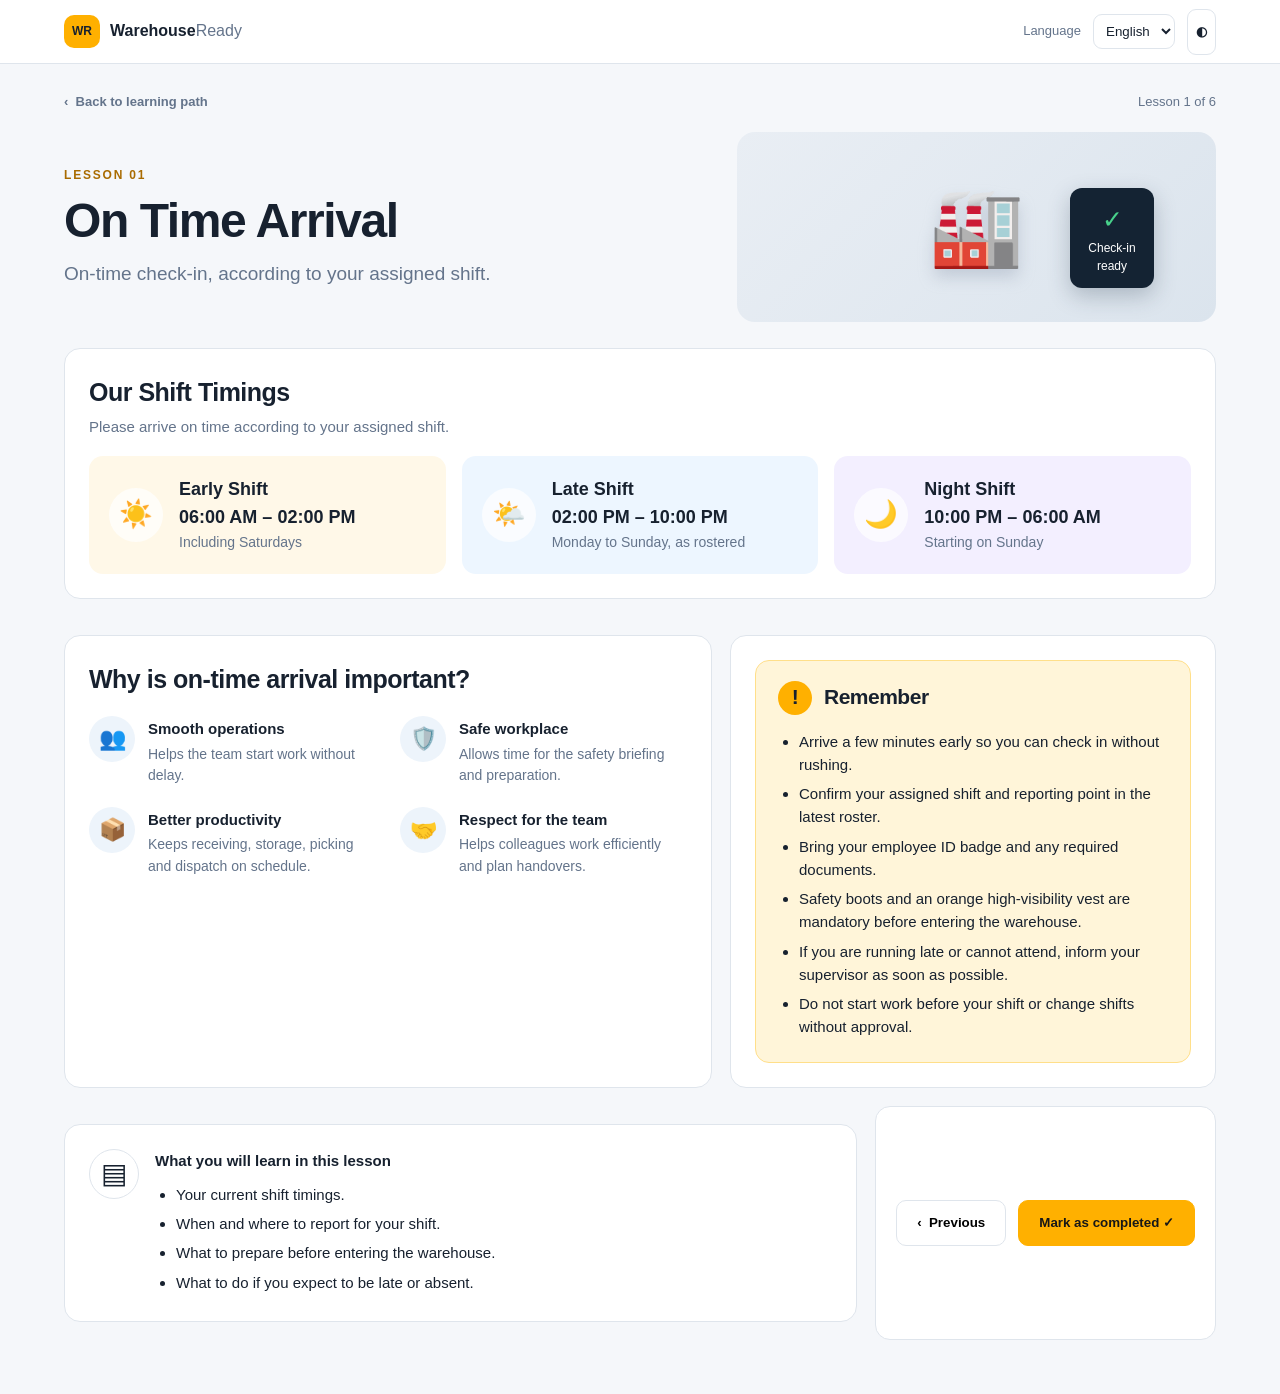
==== lesson-01.html @ 23d15783 "Add files via upload" ====
<!DOCTYPE html>
<html lang="en">
<head>
<meta charset="UTF-8">
<meta name="viewport" content="width=device-width, initial-scale=1">
<title>Lesson 01 — On Time Arrival | WarehouseReady</title>
<style>
:root{--ink:#17212f;--muted:#64748b;--line:#dfe5ec;--gold:#f5a900;--bg:#f5f7fa;--white:#fff}
*{box-sizing:border-box}body{margin:0;background:var(--bg);color:var(--ink);font:15px/1.55 -apple-system,BlinkMacSystemFont,"Segoe UI",Arial,sans-serif}
header{height:64px;background:#fff;border-bottom:1px solid var(--line);display:flex;align-items:center;justify-content:space-between;padding:0 max(5vw,22px)}
.brand{display:flex;align-items:center;gap:10px;font-weight:800;font-size:16px}.badge{background:#ffb000;border-radius:10px;padding:7px 8px;font-size:12px}
.header-right{display:flex;align-items:center;gap:12px;color:var(--muted);font-size:13px}
select,.theme{border:1px solid var(--line);border-radius:9px;padding:8px;background:#fff;color:var(--ink)}
main{max-width:1380px;margin:0 auto;padding:28px 5vw 54px}
.topline{display:flex;justify-content:space-between;align-items:center;margin-bottom:20px;color:var(--muted);font-size:13px}
a{color:inherit}.back{font-weight:650;text-decoration:none}.back:hover{color:#a66d00}
.hero{display:grid;grid-template-columns:1.2fr .9fr;gap:34px;align-items:center;margin:12px 0 26px}
.eyebrow{color:#a96b00;font-size:12px;letter-spacing:1.8px;font-weight:800}
h1{font-size:clamp(34px,4vw,48px);line-height:1.08;margin:10px 0 12px;letter-spacing:-1.4px}
.lead{font-size:19px;color:var(--muted);margin:0}
.hero-art{min-height:190px;border-radius:18px;background:linear-gradient(135deg,#e9eef4,#dbe4ed);display:flex;align-items:center;justify-content:center;position:relative;overflow:hidden}
.warehouse{font-size:76px;filter:drop-shadow(0 8px 8px #8391a455)}
.checkin{position:absolute;right:13%;bottom:18%;background:#142333;color:#fff;border-radius:12px;padding:12px 18px;font-size:12px;text-align:center;box-shadow:0 8px 22px #26384a44}
.check{display:block;color:#48d18b;font-size:25px}
.panel{background:#fff;border:1px solid var(--line);border-radius:16px;padding:24px;margin:18px 0}
h2{font-size:25px;letter-spacing:-.5px;margin:0 0 3px} .sub{color:var(--muted);margin:0 0 18px}
.shifts{display:grid;grid-template-columns:repeat(3,1fr);gap:16px}
.shift{border-radius:14px;padding:20px;display:flex;gap:16px;align-items:center;min-height:112px}
.early{background:#fff8e8}.late{background:#edf6ff}.night{background:#f3efff}
.symbol{width:54px;height:54px;border-radius:50%;background:#ffffffb8;display:grid;place-items:center;font-size:27px;flex:none}
.shift strong{display:block;font-size:18px}.time{font-size:18px;font-weight:650}.note{color:var(--muted);font-size:14px}
.two-col{display:grid;grid-template-columns:1.2fr .9fr;gap:18px}
.benefits{display:grid;grid-template-columns:1fr 1fr;gap:20px 24px;margin-top:18px}
.benefit{display:flex;gap:13px;align-items:flex-start}.ico{width:46px;height:46px;border-radius:50%;display:grid;place-items:center;background:#edf4fb;font-size:22px;flex:none}
.benefit b{display:block;margin:1px 0 3px}.benefit p{margin:0;color:var(--muted);font-size:14px}
.remember{background:#fff5d9;border:1px solid #ffdf8a;border-radius:14px;padding:20px 22px}
.remember h2{font-size:21px;display:flex;gap:12px;align-items:center;margin-bottom:12px}
.warn{width:34px;height:34px;border-radius:50%;background:#ffb000;display:grid;place-items:center;font-weight:900}
ul{padding-left:21px;margin:8px 0 0}li{padding:3px 0}
.bottom{display:grid;grid-template-columns:1fr auto;gap:18px;align-items:stretch}
.learn{display:flex;gap:16px;align-items:flex-start}.doc{font-size:28px;border:1px solid var(--line);border-radius:50%;width:50px;height:50px;display:grid;place-items:center;flex:none}
.actions{display:flex;align-items:center;gap:12px;background:#fff;border:1px solid var(--line);border-radius:15px;padding:20px}
button{border:1px solid var(--line);background:#fff;padding:13px 20px;border-radius:10px;font-weight:700;cursor:pointer;min-height:46px}
.primary{background:#ffb000;border-color:#ffb000;color:#171717}.primary:hover{background:#efa300}
button:focus,a:focus,select:focus{outline:3px solid #f5a90066;outline-offset:2px}
#done{display:none;color:#147a4b;font-weight:700;margin-top:10px}
@media(max-width:850px){.hero,.two-col{grid-template-columns:1fr}.shifts{grid-template-columns:1fr}.bottom{grid-template-columns:1fr}.actions{justify-content:space-between}}
@media(max-width:520px){header{padding:0 16px}.header-right label{display:none}main{padding:20px 16px 36px}.topline{align-items:flex-start;gap:10px}.hero-art{min-height:155px}.panel{padding:18px}.benefits{grid-template-columns:1fr}.time{font-size:16px}.actions{padding:14px}}
</style>
</head>
<body>
<header>
  <div class="brand"><span class="badge">WR</span><span>Warehouse<span style="font-weight:500;color:#64748b">Ready</span></span></div>
  <div class="header-right"><label for="lang">Language</label><select id="lang" aria-label="Language"><option>English</option></select><button class="theme" type="button" aria-label="Theme">◐</button></div>
</header>
<main>
  <div class="topline"><a class="back" href="./index.html">‹ &nbsp;Back to learning path</a><span>Lesson 1 of 6</span></div>
  <section class="hero">
    <div><div class="eyebrow">LESSON 01</div><h1>On Time Arrival</h1><p class="lead">On-time check-in, according to your assigned shift.</p></div>
    <div class="hero-art" role="img" aria-label="Warehouse worker checking in at an attendance terminal"><div class="warehouse">🏭</div><div class="checkin"><span class="check">✓</span>Check-in<br>ready</div></div>
  </section>
  <section class="panel">
    <h2>Our Shift Timings</h2><p class="sub">Please arrive on time according to your assigned shift.</p>
    <div class="shifts">
      <div class="shift early"><div class="symbol">☀️</div><div><strong>Early Shift</strong><div class="time">06:00 AM – 02:00 PM</div><div class="note">Including Saturdays</div></div></div>
      <div class="shift late"><div class="symbol">🌤️</div><div><strong>Late Shift</strong><div class="time">02:00 PM – 10:00 PM</div><div class="note">Monday to Sunday, as rostered</div></div></div>
      <div class="shift night"><div class="symbol">🌙</div><div><strong>Night Shift</strong><div class="time">10:00 PM – 06:00 AM</div><div class="note">Starting on Sunday</div></div></div>
    </div>
  </section>
  <section class="two-col">
    <div class="panel">
      <h2>Why is on-time arrival important?</h2>
      <div class="benefits">
        <div class="benefit"><div class="ico">👥</div><div><b>Smooth operations</b><p>Helps the team start work without delay.</p></div></div>
        <div class="benefit"><div class="ico">🛡️</div><div><b>Safe workplace</b><p>Allows time for the safety briefing and preparation.</p></div></div>
        <div class="benefit"><div class="ico">📦</div><div><b>Better productivity</b><p>Keeps receiving, storage, picking and dispatch on schedule.</p></div></div>
        <div class="benefit"><div class="ico">🤝</div><div><b>Respect for the team</b><p>Helps colleagues work efficiently and plan handovers.</p></div></div>
      </div>
    </div>
    <aside class="panel">
      <div class="remember">
        <h2><span class="warn">!</span>Remember</h2>
        <ul>
          <li>Arrive a few minutes early so you can check in without rushing.</li>
          <li>Confirm your assigned shift and reporting point in the latest roster.</li>
          <li>Bring your employee ID badge and any required documents.</li>
          <li>Safety boots and an orange high-visibility vest are mandatory before entering the warehouse.</li>
          <li>If you are running late or cannot attend, inform your supervisor as soon as possible.</li>
          <li>Do not start work before your shift or change shifts without approval.</li>
        </ul>
      </div>
    </aside>
  </section>
  <section class="bottom">
    <div class="panel learn">
      <div class="doc">▤</div><div><b>What you will learn in this lesson</b><ul>
        <li>Your current shift timings.</li><li>When and where to report for your shift.</li><li>What to prepare before entering the warehouse.</li><li>What to do if you expect to be late or absent.</li>
      </ul><div id="done" role="status">✓ Lesson marked as completed.</div></div>
    </div>
    <div class="actions"><a href="./index.html" style="text-decoration:none"><button type="button">‹ &nbsp;Previous</button></a><button class="primary" type="button" id="complete">Mark as completed ✓</button></div>
  </section>
</main>
<script>
document.getElementById('complete').addEventListener('click',function(){
  document.getElementById('done').style.display='block';
  this.textContent='Completed ✓';
  this.disabled=true;
});
</script>
</body>
</html>
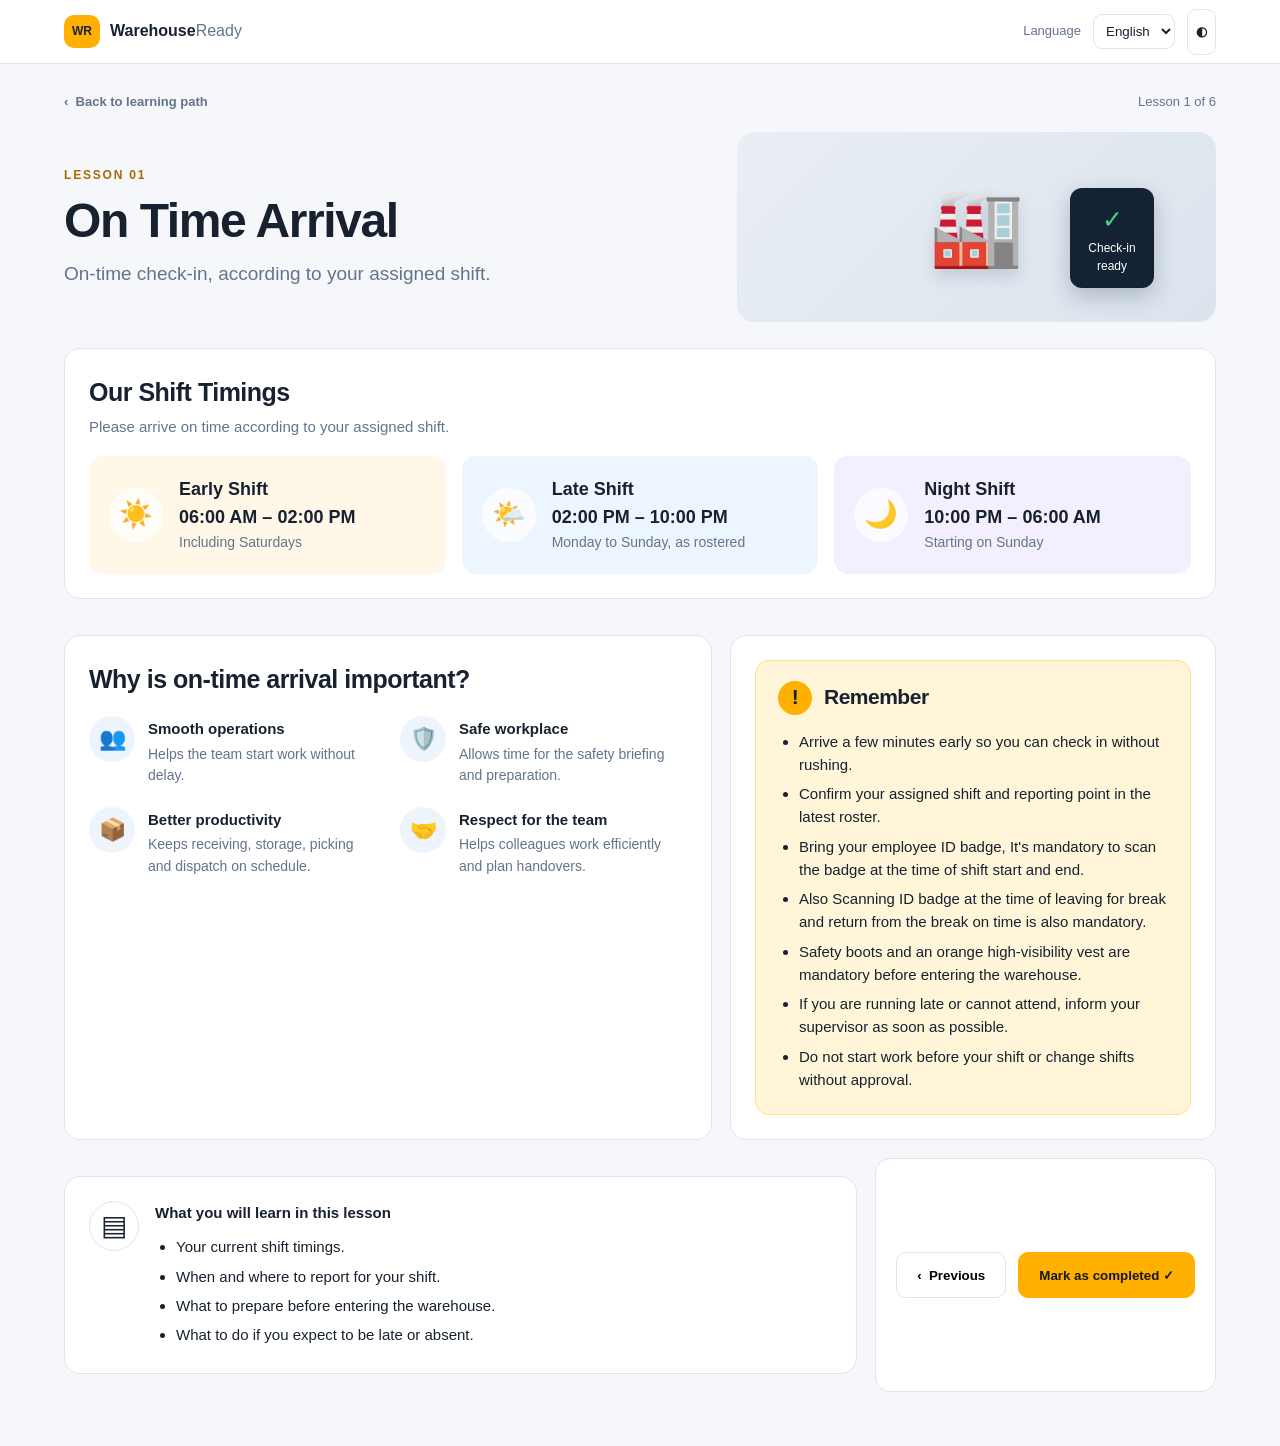
==== commit 40ec6cdf: "Update lesson-01.html" ====
--- a/lesson-01.html
+++ b/lesson-01.html
@@ -83,7 +83,8 @@
         <ul>
           <li>Arrive a few minutes early so you can check in without rushing.</li>
           <li>Confirm your assigned shift and reporting point in the latest roster.</li>
-          <li>Bring your employee ID badge and any required documents.</li>
+          <li>Bring your employee ID badge, It's mandatory to scan the badge at the time of shift start and end.</li>
+          <li>Also Scanning ID badge at the time of leaving for break and return from the break on time is also mandatory.</li>
           <li>Safety boots and an orange high-visibility vest are mandatory before entering the warehouse.</li>
           <li>If you are running late or cannot attend, inform your supervisor as soon as possible.</li>
           <li>Do not start work before your shift or change shifts without approval.</li>
@@ -108,4 +109,4 @@
 });
 </script>
 </body>
-</html>+</html>
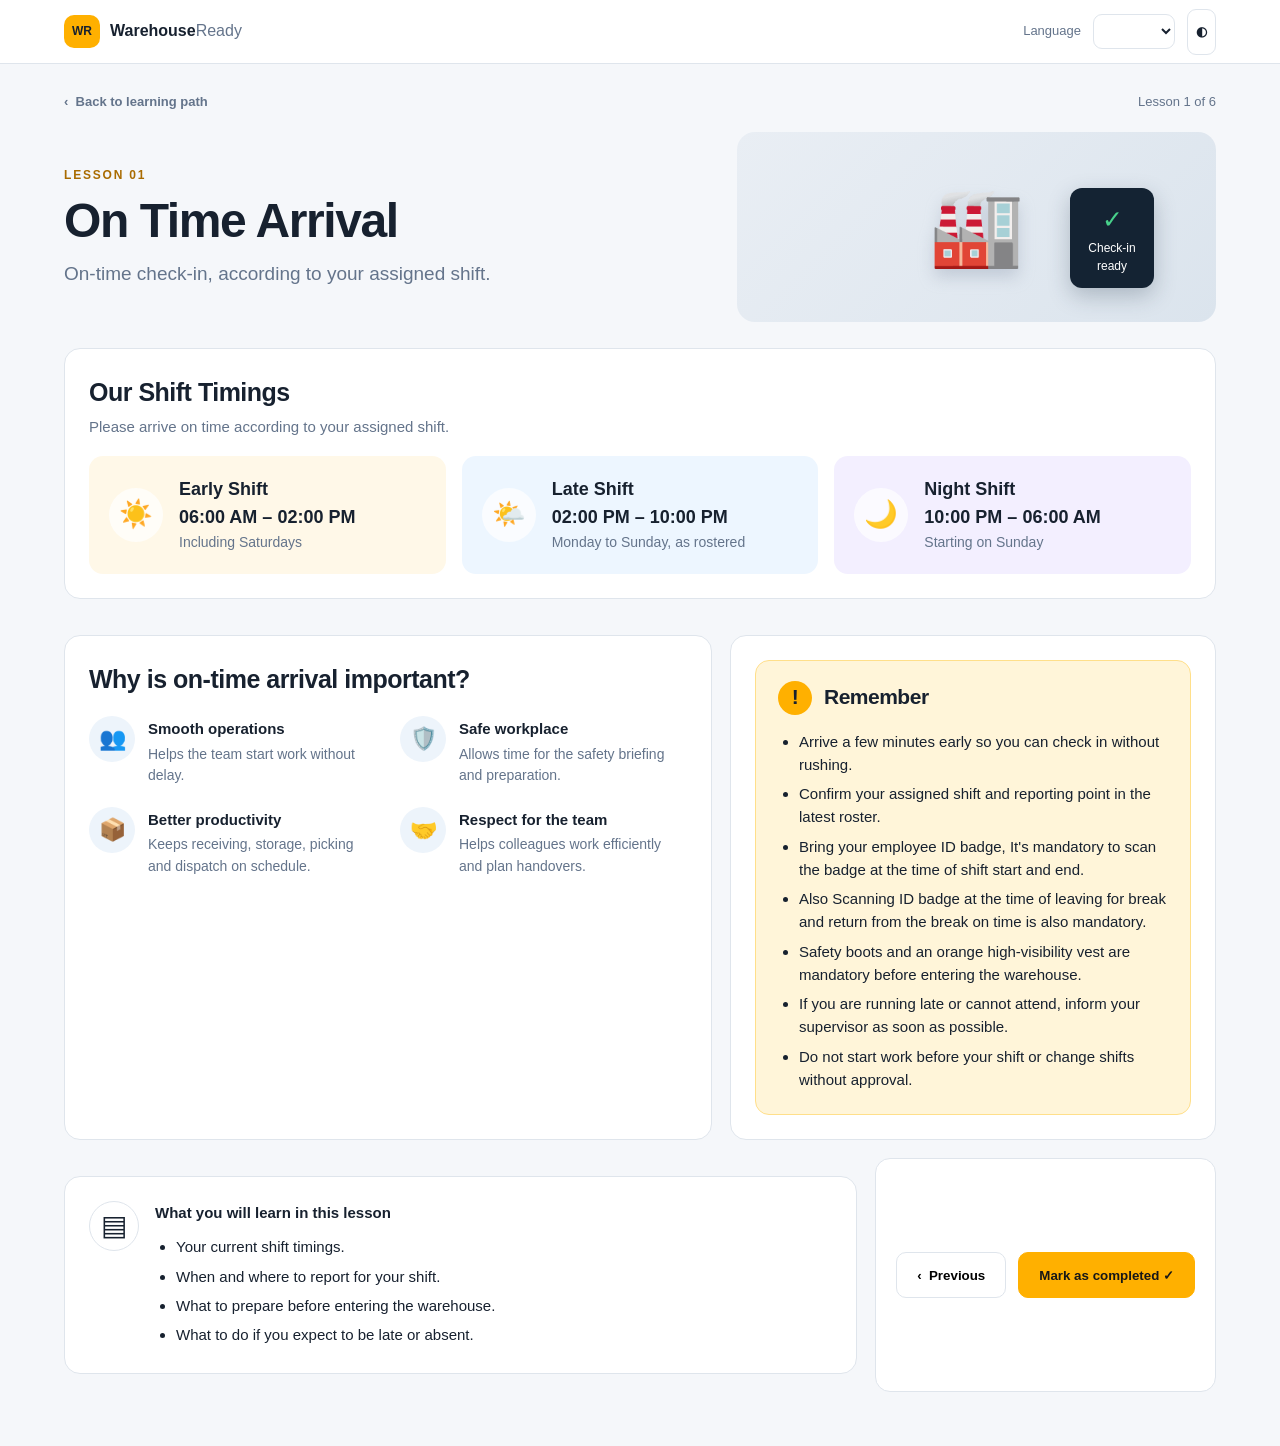
==== commit e85ec13d: "Update lesson-01.html" ====
--- a/lesson-01.html
+++ b/lesson-01.html
@@ -108,5 +108,6 @@
   this.disabled=true;
 });
 </script>
+<script src="./lesson-language.js"></script>
 </body>
 </html>
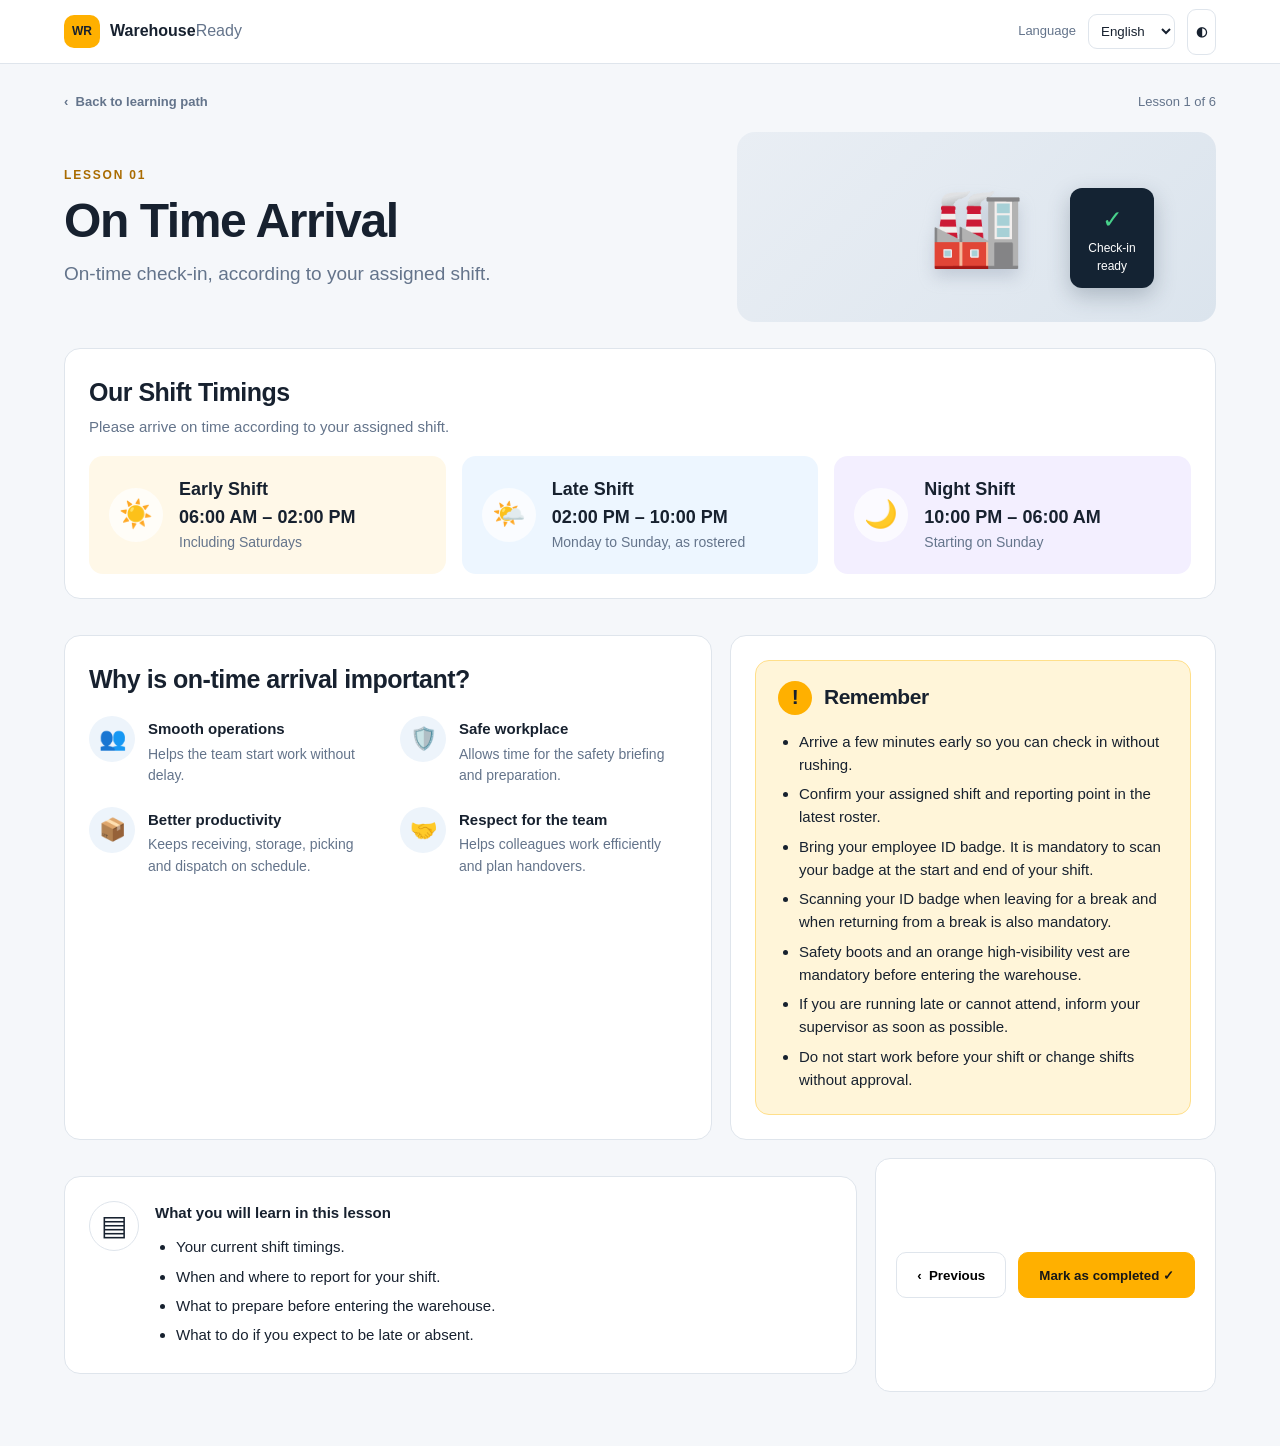
==== commit 1653940a: "Update lesson-01.html" ====
--- a/lesson-01.html
+++ b/lesson-01.html
@@ -4,110 +4,561 @@
 <meta charset="UTF-8">
 <meta name="viewport" content="width=device-width, initial-scale=1">
 <title>Lesson 01 — On Time Arrival | WarehouseReady</title>
+
 <style>
-:root{--ink:#17212f;--muted:#64748b;--line:#dfe5ec;--gold:#f5a900;--bg:#f5f7fa;--white:#fff}
-*{box-sizing:border-box}body{margin:0;background:var(--bg);color:var(--ink);font:15px/1.55 -apple-system,BlinkMacSystemFont,"Segoe UI",Arial,sans-serif}
-header{height:64px;background:#fff;border-bottom:1px solid var(--line);display:flex;align-items:center;justify-content:space-between;padding:0 max(5vw,22px)}
-.brand{display:flex;align-items:center;gap:10px;font-weight:800;font-size:16px}.badge{background:#ffb000;border-radius:10px;padding:7px 8px;font-size:12px}
-.header-right{display:flex;align-items:center;gap:12px;color:var(--muted);font-size:13px}
-select,.theme{border:1px solid var(--line);border-radius:9px;padding:8px;background:#fff;color:var(--ink)}
-main{max-width:1380px;margin:0 auto;padding:28px 5vw 54px}
-.topline{display:flex;justify-content:space-between;align-items:center;margin-bottom:20px;color:var(--muted);font-size:13px}
-a{color:inherit}.back{font-weight:650;text-decoration:none}.back:hover{color:#a66d00}
-.hero{display:grid;grid-template-columns:1.2fr .9fr;gap:34px;align-items:center;margin:12px 0 26px}
-.eyebrow{color:#a96b00;font-size:12px;letter-spacing:1.8px;font-weight:800}
-h1{font-size:clamp(34px,4vw,48px);line-height:1.08;margin:10px 0 12px;letter-spacing:-1.4px}
-.lead{font-size:19px;color:var(--muted);margin:0}
-.hero-art{min-height:190px;border-radius:18px;background:linear-gradient(135deg,#e9eef4,#dbe4ed);display:flex;align-items:center;justify-content:center;position:relative;overflow:hidden}
-.warehouse{font-size:76px;filter:drop-shadow(0 8px 8px #8391a455)}
-.checkin{position:absolute;right:13%;bottom:18%;background:#142333;color:#fff;border-radius:12px;padding:12px 18px;font-size:12px;text-align:center;box-shadow:0 8px 22px #26384a44}
-.check{display:block;color:#48d18b;font-size:25px}
-.panel{background:#fff;border:1px solid var(--line);border-radius:16px;padding:24px;margin:18px 0}
-h2{font-size:25px;letter-spacing:-.5px;margin:0 0 3px} .sub{color:var(--muted);margin:0 0 18px}
-.shifts{display:grid;grid-template-columns:repeat(3,1fr);gap:16px}
-.shift{border-radius:14px;padding:20px;display:flex;gap:16px;align-items:center;min-height:112px}
-.early{background:#fff8e8}.late{background:#edf6ff}.night{background:#f3efff}
-.symbol{width:54px;height:54px;border-radius:50%;background:#ffffffb8;display:grid;place-items:center;font-size:27px;flex:none}
-.shift strong{display:block;font-size:18px}.time{font-size:18px;font-weight:650}.note{color:var(--muted);font-size:14px}
-.two-col{display:grid;grid-template-columns:1.2fr .9fr;gap:18px}
-.benefits{display:grid;grid-template-columns:1fr 1fr;gap:20px 24px;margin-top:18px}
-.benefit{display:flex;gap:13px;align-items:flex-start}.ico{width:46px;height:46px;border-radius:50%;display:grid;place-items:center;background:#edf4fb;font-size:22px;flex:none}
-.benefit b{display:block;margin:1px 0 3px}.benefit p{margin:0;color:var(--muted);font-size:14px}
-.remember{background:#fff5d9;border:1px solid #ffdf8a;border-radius:14px;padding:20px 22px}
-.remember h2{font-size:21px;display:flex;gap:12px;align-items:center;margin-bottom:12px}
-.warn{width:34px;height:34px;border-radius:50%;background:#ffb000;display:grid;place-items:center;font-weight:900}
-ul{padding-left:21px;margin:8px 0 0}li{padding:3px 0}
-.bottom{display:grid;grid-template-columns:1fr auto;gap:18px;align-items:stretch}
-.learn{display:flex;gap:16px;align-items:flex-start}.doc{font-size:28px;border:1px solid var(--line);border-radius:50%;width:50px;height:50px;display:grid;place-items:center;flex:none}
-.actions{display:flex;align-items:center;gap:12px;background:#fff;border:1px solid var(--line);border-radius:15px;padding:20px}
-button{border:1px solid var(--line);background:#fff;padding:13px 20px;border-radius:10px;font-weight:700;cursor:pointer;min-height:46px}
-.primary{background:#ffb000;border-color:#ffb000;color:#171717}.primary:hover{background:#efa300}
-button:focus,a:focus,select:focus{outline:3px solid #f5a90066;outline-offset:2px}
-#done{display:none;color:#147a4b;font-weight:700;margin-top:10px}
-@media(max-width:850px){.hero,.two-col{grid-template-columns:1fr}.shifts{grid-template-columns:1fr}.bottom{grid-template-columns:1fr}.actions{justify-content:space-between}}
-@media(max-width:520px){header{padding:0 16px}.header-right label{display:none}main{padding:20px 16px 36px}.topline{align-items:flex-start;gap:10px}.hero-art{min-height:155px}.panel{padding:18px}.benefits{grid-template-columns:1fr}.time{font-size:16px}.actions{padding:14px}}
+:root{
+  --ink:#17212f;
+  --muted:#64748b;
+  --line:#dfe5ec;
+  --gold:#f5a900;
+  --bg:#f5f7fa;
+  --white:#fff
+}
+
+*{box-sizing:border-box}
+
+body{
+  margin:0;
+  background:var(--bg);
+  color:var(--ink);
+  font:15px/1.55 -apple-system,BlinkMacSystemFont,"Segoe UI",Arial,sans-serif
+}
+
+header{
+  height:64px;
+  background:#fff;
+  border-bottom:1px solid var(--line);
+  display:flex;
+  align-items:center;
+  justify-content:space-between;
+  padding:0 max(5vw,22px)
+}
+
+.brand{
+  display:flex;
+  align-items:center;
+  gap:10px;
+  font-weight:800;
+  font-size:16px
+}
+
+.badge{
+  background:#ffb000;
+  border-radius:10px;
+  padding:7px 8px;
+  font-size:12px
+}
+
+.header-right{
+  display:flex;
+  align-items:center;
+  gap:12px;
+  color:var(--muted);
+  font-size:13px
+}
+
+select,.theme{
+  border:1px solid var(--line);
+  border-radius:9px;
+  padding:8px;
+  background:#fff;
+  color:var(--ink)
+}
+
+main{
+  max-width:1380px;
+  margin:0 auto;
+  padding:28px 5vw 54px
+}
+
+.topline{
+  display:flex;
+  justify-content:space-between;
+  align-items:center;
+  margin-bottom:20px;
+  color:var(--muted);
+  font-size:13px
+}
+
+a{color:inherit}
+
+.back{
+  font-weight:650;
+  text-decoration:none
+}
+
+.back:hover{color:#a66d00}
+
+.hero{
+  display:grid;
+  grid-template-columns:1.2fr .9fr;
+  gap:34px;
+  align-items:center;
+  margin:12px 0 26px
+}
+
+.eyebrow{
+  color:#a96b00;
+  font-size:12px;
+  letter-spacing:1.8px;
+  font-weight:800
+}
+
+h1{
+  font-size:clamp(34px,4vw,48px);
+  line-height:1.08;
+  margin:10px 0 12px;
+  letter-spacing:-1.4px
+}
+
+.lead{
+  font-size:19px;
+  color:var(--muted);
+  margin:0
+}
+
+.hero-art{
+  min-height:190px;
+  border-radius:18px;
+  background:linear-gradient(135deg,#e9eef4,#dbe4ed);
+  display:flex;
+  align-items:center;
+  justify-content:center;
+  position:relative;
+  overflow:hidden
+}
+
+.warehouse{
+  font-size:76px;
+  filter:drop-shadow(0 8px 8px #8391a455)
+}
+
+.checkin{
+  position:absolute;
+  right:13%;
+  bottom:18%;
+  background:#142333;
+  color:#fff;
+  border-radius:12px;
+  padding:12px 18px;
+  font-size:12px;
+  text-align:center;
+  box-shadow:0 8px 22px #26384a44
+}
+
+.check{
+  display:block;
+  color:#48d18b;
+  font-size:25px
+}
+
+.panel{
+  background:#fff;
+  border:1px solid var(--line);
+  border-radius:16px;
+  padding:24px;
+  margin:18px 0
+}
+
+h2{
+  font-size:25px;
+  letter-spacing:-.5px;
+  margin:0 0 3px
+}
+
+.sub{
+  color:var(--muted);
+  margin:0 0 18px
+}
+
+.shifts{
+  display:grid;
+  grid-template-columns:repeat(3,1fr);
+  gap:16px
+}
+
+.shift{
+  border-radius:14px;
+  padding:20px;
+  display:flex;
+  gap:16px;
+  align-items:center;
+  min-height:112px
+}
+
+.early{background:#fff8e8}
+.late{background:#edf6ff}
+.night{background:#f3efff}
+
+.symbol{
+  width:54px;
+  height:54px;
+  border-radius:50%;
+  background:#ffffffb8;
+  display:grid;
+  place-items:center;
+  font-size:27px;
+  flex:none
+}
+
+.shift strong{
+  display:block;
+  font-size:18px
+}
+
+.time{
+  font-size:18px;
+  font-weight:650
+}
+
+.note{
+  color:var(--muted);
+  font-size:14px
+}
+
+.two-col{
+  display:grid;
+  grid-template-columns:1.2fr .9fr;
+  gap:18px
+}
+
+.benefits{
+  display:grid;
+  grid-template-columns:1fr 1fr;
+  gap:20px 24px;
+  margin-top:18px
+}
+
+.benefit{
+  display:flex;
+  gap:13px;
+  align-items:flex-start
+}
+
+.ico{
+  width:46px;
+  height:46px;
+  border-radius:50%;
+  display:grid;
+  place-items:center;
+  background:#edf4fb;
+  font-size:22px;
+  flex:none
+}
+
+.benefit b{
+  display:block;
+  margin:1px 0 3px
+}
+
+.benefit p{
+  margin:0;
+  color:var(--muted);
+  font-size:14px
+}
+
+.remember{
+  background:#fff5d9;
+  border:1px solid #ffdf8a;
+  border-radius:14px;
+  padding:20px 22px
+}
+
+.remember h2{
+  font-size:21px;
+  display:flex;
+  gap:12px;
+  align-items:center;
+  margin-bottom:12px
+}
+
+.warn{
+  width:34px;
+  height:34px;
+  border-radius:50%;
+  background:#ffb000;
+  display:grid;
+  place-items:center;
+  font-weight:900
+}
+
+ul{
+  padding-left:21px;
+  margin:8px 0 0
+}
+
+li{padding:3px 0}
+
+.bottom{
+  display:grid;
+  grid-template-columns:1fr auto;
+  gap:18px;
+  align-items:stretch
+}
+
+.learn{
+  display:flex;
+  gap:16px;
+  align-items:flex-start
+}
+
+.doc{
+  font-size:28px;
+  border:1px solid var(--line);
+  border-radius:50%;
+  width:50px;
+  height:50px;
+  display:grid;
+  place-items:center;
+  flex:none
+}
+
+.actions{
+  display:flex;
+  align-items:center;
+  gap:12px;
+  background:#fff;
+  border:1px solid var(--line);
+  border-radius:15px;
+  padding:20px
+}
+
+button{
+  border:1px solid var(--line);
+  background:#fff;
+  padding:13px 20px;
+  border-radius:10px;
+  font-weight:700;
+  cursor:pointer;
+  min-height:46px
+}
+
+.primary{
+  background:#ffb000;
+  border-color:#ffb000;
+  color:#171717
+}
+
+.primary:hover{background:#efa300}
+
+button:focus,a:focus,select:focus{
+  outline:3px solid #f5a90066;
+  outline-offset:2px
+}
+
+#done{
+  display:none;
+  color:#147a4b;
+  font-weight:700;
+  margin-top:10px
+}
+
+@media(max-width:850px){
+  .hero,.two-col{grid-template-columns:1fr}
+  .shifts{grid-template-columns:1fr}
+  .bottom{grid-template-columns:1fr}
+  .actions{justify-content:space-between}
+}
+
+@media(max-width:520px){
+  header{padding:0 16px}
+  .header-right label{display:none}
+  main{padding:20px 16px 36px}
+  .topline{align-items:flex-start;gap:10px}
+  .hero-art{min-height:155px}
+  .panel{padding:18px}
+  .benefits{grid-template-columns:1fr}
+  .time{font-size:16px}
+  .actions{padding:14px}
+}
 </style>
 </head>
+
 <body>
+
 <header>
-  <div class="brand"><span class="badge">WR</span><span>Warehouse<span style="font-weight:500;color:#64748b">Ready</span></span></div>
-  <div class="header-right"><label for="lang">Language</label><select id="lang" aria-label="Language"><option>English</option></select><button class="theme" type="button" aria-label="Theme">◐</button></div>
+  <div class="brand">
+    <span class="badge">WR</span>
+    <span>Warehouse<span style="font-weight:500;color:#64748b">Ready</span></span>
+  </div>
+
+  <div class="header-right">
+    <label for="lang">Language</label>
+
+    <!-- Corrected language selector -->
+    <select id="lang" aria-label="Language">
+      <option value="en">English</option>
+      <option value="de">Deutsch</option>
+    </select>
+
+    <button class="theme" type="button" aria-label="Theme">◐</button>
+  </div>
 </header>
+
 <main>
-  <div class="topline"><a class="back" href="./index.html">‹ &nbsp;Back to learning path</a><span>Lesson 1 of 6</span></div>
+
+  <div class="topline">
+    <a class="back" href="./index.html">‹ &nbsp;Back to learning path</a>
+    <span>Lesson 1 of 6</span>
+  </div>
+
   <section class="hero">
-    <div><div class="eyebrow">LESSON 01</div><h1>On Time Arrival</h1><p class="lead">On-time check-in, according to your assigned shift.</p></div>
-    <div class="hero-art" role="img" aria-label="Warehouse worker checking in at an attendance terminal"><div class="warehouse">🏭</div><div class="checkin"><span class="check">✓</span>Check-in<br>ready</div></div>
-  </section>
-  <section class="panel">
-    <h2>Our Shift Timings</h2><p class="sub">Please arrive on time according to your assigned shift.</p>
-    <div class="shifts">
-      <div class="shift early"><div class="symbol">☀️</div><div><strong>Early Shift</strong><div class="time">06:00 AM – 02:00 PM</div><div class="note">Including Saturdays</div></div></div>
-      <div class="shift late"><div class="symbol">🌤️</div><div><strong>Late Shift</strong><div class="time">02:00 PM – 10:00 PM</div><div class="note">Monday to Sunday, as rostered</div></div></div>
-      <div class="shift night"><div class="symbol">🌙</div><div><strong>Night Shift</strong><div class="time">10:00 PM – 06:00 AM</div><div class="note">Starting on Sunday</div></div></div>
+    <div>
+      <div class="eyebrow">LESSON 01</div>
+      <h1>On Time Arrival</h1>
+      <p class="lead">On-time check-in, according to your assigned shift.</p>
+    </div>
+
+    <div class="hero-art" role="img" aria-label="Warehouse worker checking in at an attendance terminal">
+      <div class="warehouse">🏭</div>
+      <div class="checkin">
+        <span class="check">✓</span>
+        Check-in<br>ready
+      </div>
     </div>
   </section>
+
+  <section class="panel">
+    <h2>Our Shift Timings</h2>
+    <p class="sub">Please arrive on time according to your assigned shift.</p>
+
+    <div class="shifts">
+
+      <div class="shift early">
+        <div class="symbol">☀️</div>
+        <div>
+          <strong>Early Shift</strong>
+          <div class="time">06:00 AM – 02:00 PM</div>
+          <div class="note">Including Saturdays</div>
+        </div>
+      </div>
+
+      <div class="shift late">
+        <div class="symbol">🌤️</div>
+        <div>
+          <strong>Late Shift</strong>
+          <div class="time">02:00 PM – 10:00 PM</div>
+          <div class="note">Monday to Sunday, as rostered</div>
+        </div>
+      </div>
+
+      <div class="shift night">
+        <div class="symbol">🌙</div>
+        <div>
+          <strong>Night Shift</strong>
+          <div class="time">10:00 PM – 06:00 AM</div>
+          <div class="note">Starting on Sunday</div>
+        </div>
+      </div>
+
+    </div>
+  </section>
+
   <section class="two-col">
+
     <div class="panel">
       <h2>Why is on-time arrival important?</h2>
+
       <div class="benefits">
-        <div class="benefit"><div class="ico">👥</div><div><b>Smooth operations</b><p>Helps the team start work without delay.</p></div></div>
-        <div class="benefit"><div class="ico">🛡️</div><div><b>Safe workplace</b><p>Allows time for the safety briefing and preparation.</p></div></div>
-        <div class="benefit"><div class="ico">📦</div><div><b>Better productivity</b><p>Keeps receiving, storage, picking and dispatch on schedule.</p></div></div>
-        <div class="benefit"><div class="ico">🤝</div><div><b>Respect for the team</b><p>Helps colleagues work efficiently and plan handovers.</p></div></div>
+
+        <div class="benefit">
+          <div class="ico">👥</div>
+          <div>
+            <b>Smooth operations</b>
+            <p>Helps the team start work without delay.</p>
+          </div>
+        </div>
+
+        <div class="benefit">
+          <div class="ico">🛡️</div>
+          <div>
+            <b>Safe workplace</b>
+            <p>Allows time for the safety briefing and preparation.</p>
+          </div>
+        </div>
+
+        <div class="benefit">
+          <div class="ico">📦</div>
+          <div>
+            <b>Better productivity</b>
+            <p>Keeps receiving, storage, picking and dispatch on schedule.</p>
+          </div>
+        </div>
+
+        <div class="benefit">
+          <div class="ico">🤝</div>
+          <div>
+            <b>Respect for the team</b>
+            <p>Helps colleagues work efficiently and plan handovers.</p>
+          </div>
+        </div>
+
       </div>
     </div>
+
     <aside class="panel">
       <div class="remember">
+
         <h2><span class="warn">!</span>Remember</h2>
+
         <ul>
           <li>Arrive a few minutes early so you can check in without rushing.</li>
           <li>Confirm your assigned shift and reporting point in the latest roster.</li>
-          <li>Bring your employee ID badge, It's mandatory to scan the badge at the time of shift start and end.</li>
-          <li>Also Scanning ID badge at the time of leaving for break and return from the break on time is also mandatory.</li>
+          <li>Bring your employee ID badge. It is mandatory to scan your badge at the start and end of your shift.</li>
+          <li>Scanning your ID badge when leaving for a break and when returning from a break is also mandatory.</li>
           <li>Safety boots and an orange high-visibility vest are mandatory before entering the warehouse.</li>
           <li>If you are running late or cannot attend, inform your supervisor as soon as possible.</li>
           <li>Do not start work before your shift or change shifts without approval.</li>
         </ul>
+
       </div>
     </aside>
+
   </section>
+
   <section class="bottom">
+
     <div class="panel learn">
-      <div class="doc">▤</div><div><b>What you will learn in this lesson</b><ul>
-        <li>Your current shift timings.</li><li>When and where to report for your shift.</li><li>What to prepare before entering the warehouse.</li><li>What to do if you expect to be late or absent.</li>
-      </ul><div id="done" role="status">✓ Lesson marked as completed.</div></div>
+      <div class="doc">▤</div>
+
+      <div>
+        <b>What you will learn in this lesson</b>
+
+        <ul>
+          <li>Your current shift timings.</li>
+          <li>When and where to report for your shift.</li>
+          <li>What to prepare before entering the warehouse.</li>
+          <li>What to do if you expect to be late or absent.</li>
+        </ul>
+
+        <div id="done" role="status">✓ Lesson marked as completed.</div>
+      </div>
     </div>
-    <div class="actions"><a href="./index.html" style="text-decoration:none"><button type="button">‹ &nbsp;Previous</button></a><button class="primary" type="button" id="complete">Mark as completed ✓</button></div>
+
+    <div class="actions">
+      <a href="./index.html" style="text-decoration:none">
+        <button type="button">‹ &nbsp;Previous</button>
+      </a>
+
+      <button class="primary" type="button" id="complete">
+        Mark as completed ✓
+      </button>
+    </div>
+
   </section>
+
 </main>
+
 <script>
-document.getElementById('complete').addEventListener('click',function(){
-  document.getElementById('done').style.display='block';
-  this.textContent='Completed ✓';
-  this.disabled=true;
+document.getElementById('complete').addEventListener('click', function(){
+  document.getElementById('done').style.display = 'block';
+  this.textContent = 'Completed ✓';
+  this.disabled = true;
 });
 </script>
+
+<!-- Shared English/German translation system -->
 <script src="./lesson-language.js"></script>
+
 </body>
 </html>
